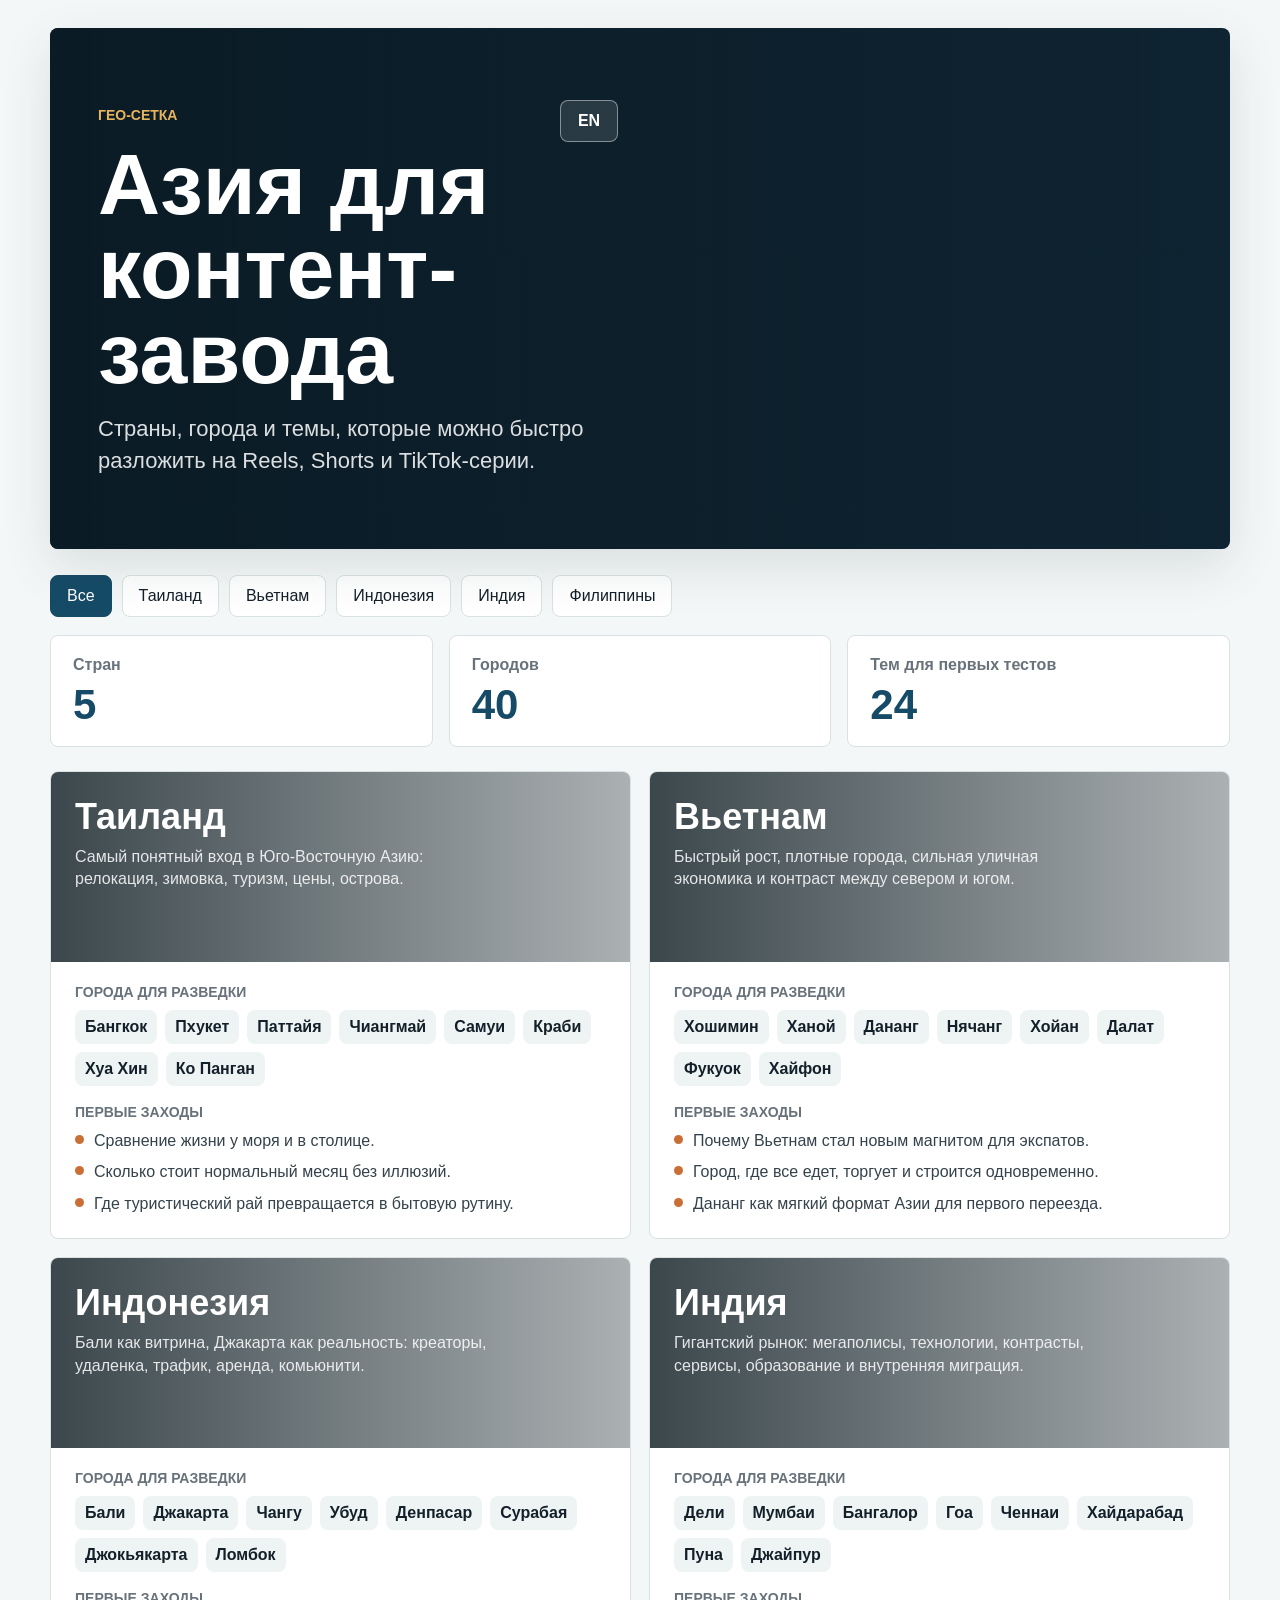
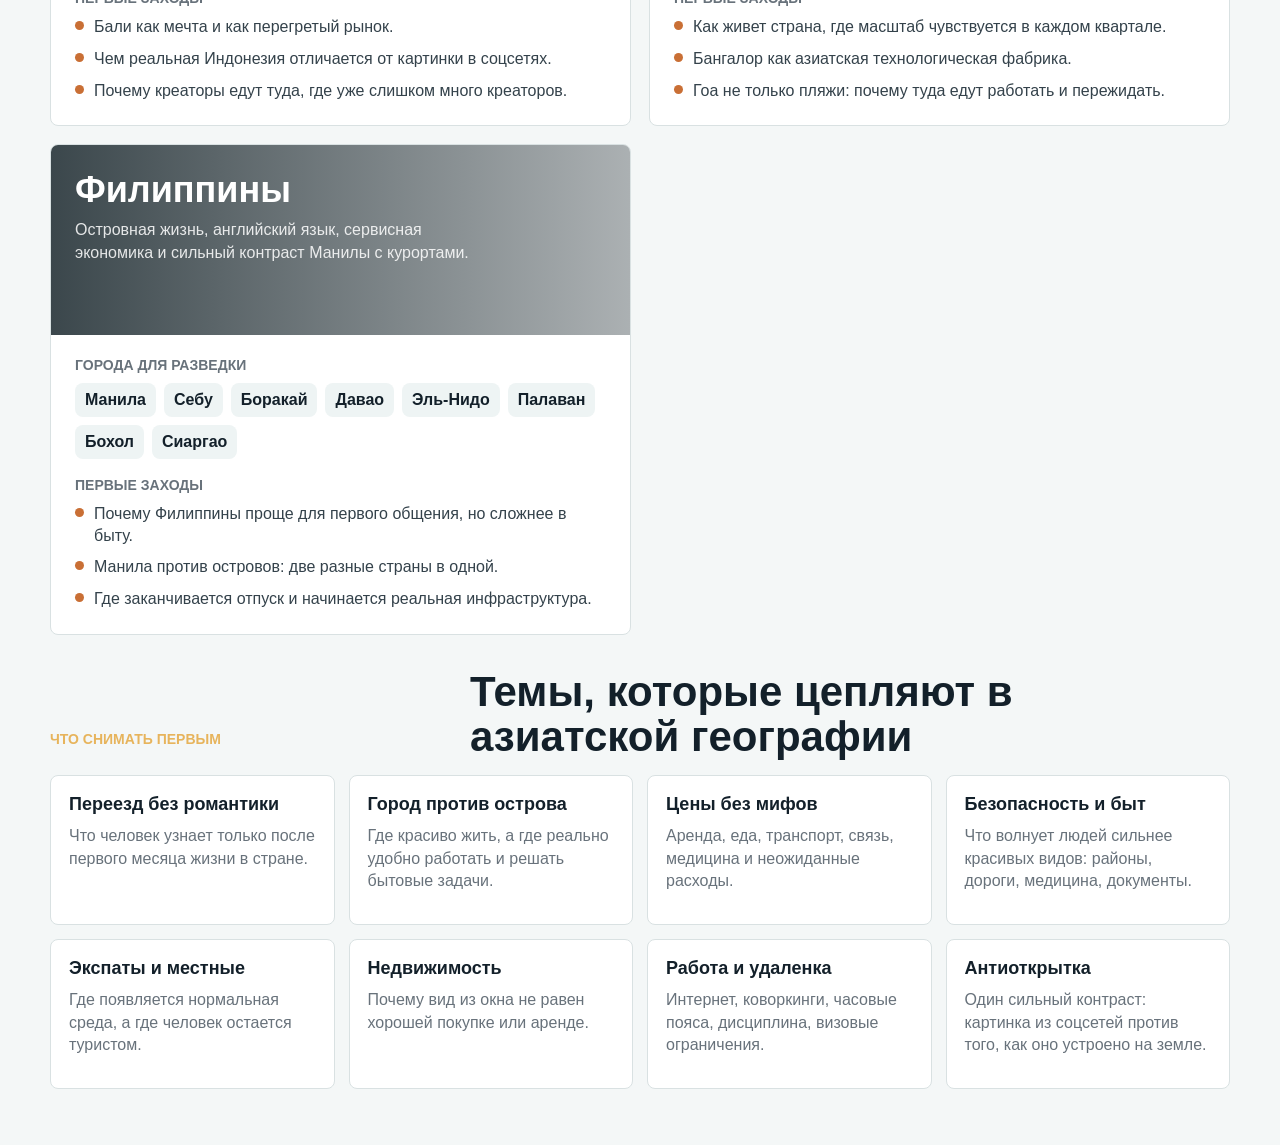
==== index.html @ 0b661fe1 "Build Asia geo content page" ====
<!doctype html>
<html lang="ru">
  <head>
    <meta charset="UTF-8" />
    <meta name="viewport" content="width=device-width, initial-scale=1.0" />
    <title>Азия: страны и города для контент-сетки</title>
    <link rel="stylesheet" href="./styles.css" />
  </head>
  <body>
    <main class="shell">
      <section class="hero">
        <div class="hero__media" aria-hidden="true"></div>
        <div class="hero__content">
          <div class="hero__bar">
            <p class="eyebrow" data-i18n="eyebrow">Гео-сетка</p>
            <button class="lang-toggle" id="langToggle" type="button" aria-label="Переключить язык">EN</button>
          </div>
          <h1 data-i18n="title">Азия для контент-завода</h1>
          <p class="lead" data-i18n="lead">Страны, города и темы, которые можно быстро разложить на Reels, Shorts и TikTok-серии.</p>
        </div>
      </section>

      <section class="toolbar" aria-label="Фильтры">
        <button class="filter is-active" data-filter="all" type="button"></button>
        <button class="filter" data-filter="thailand" type="button"></button>
        <button class="filter" data-filter="vietnam" type="button"></button>
        <button class="filter" data-filter="indonesia" type="button"></button>
        <button class="filter" data-filter="india" type="button"></button>
        <button class="filter" data-filter="philippines" type="button"></button>
      </section>

      <section class="summary" aria-label="Сводка">
        <article>
          <span data-i18n="countriesLabel">Стран</span>
          <strong id="countryCount">5</strong>
        </article>
        <article>
          <span data-i18n="citiesLabel">Городов</span>
          <strong id="cityCount">15</strong>
        </article>
        <article>
          <span data-i18n="topicsLabel">Тем для первых тестов</span>
          <strong id="topicCount">24</strong>
        </article>
      </section>

      <section class="grid" id="countryGrid" aria-label="Страны и города"></section>

      <section class="angles">
        <div class="section-head">
          <p class="eyebrow" data-i18n="anglesEyebrow">Что снимать первым</p>
          <h2 data-i18n="anglesTitle">Темы, которые цепляют в азиатской географии</h2>
        </div>
        <div class="angle-grid" id="angleGrid"></div>
      </section>
    </main>

    <script src="./app.js"></script>
  </body>
</html>
---- styles.css ----
:root {
  color-scheme: light;
  --ink: #13202a;
  --muted: #68727b;
  --paper: #f4f7f7;
  --panel: #ffffff;
  --line: #d9e1e2;
  --blue: #164b67;
  --green: #176b5b;
  --orange: #c96f35;
  --red: #a8463e;
  --shadow: 0 18px 50px rgba(28, 48, 58, 0.12);
}

* {
  box-sizing: border-box;
}

body {
  margin: 0;
  font-family: Arial, Helvetica, sans-serif;
  background: var(--paper);
  color: var(--ink);
}

button {
  font: inherit;
}

.shell {
  width: min(1180px, calc(100% - 32px));
  margin: 0 auto;
  padding: 28px 0 56px;
}

.hero {
  position: relative;
  min-height: 380px;
  border-radius: 8px;
  overflow: hidden;
  background: #102635;
  box-shadow: var(--shadow);
}

.hero__media {
  position: absolute;
  inset: 0;
  background:
    linear-gradient(90deg, rgba(9, 25, 34, 0.84) 0%, rgba(9, 25, 34, 0.56) 44%, rgba(9, 25, 34, 0.18) 100%),
    url("https://images.unsplash.com/photo-1508009603885-50cf7c579365?auto=format&fit=crop&w=1800&q=80") center / cover;
}

.hero__content {
  position: relative;
  width: min(680px, 100%);
  padding: 72px 48px;
  color: #fff;
}

.hero__bar {
  display: flex;
  align-items: center;
  justify-content: space-between;
  gap: 16px;
  width: min(520px, 100%);
}

.lang-toggle {
  min-width: 58px;
  min-height: 42px;
  border: 1px solid rgba(255, 255, 255, 0.44);
  border-radius: 8px;
  background: rgba(255, 255, 255, 0.12);
  color: #fff;
  font-weight: 800;
  cursor: pointer;
  backdrop-filter: blur(8px);
}

.lang-toggle:hover {
  background: rgba(255, 255, 255, 0.2);
}

.eyebrow {
  margin: 0 0 12px;
  font-size: 14px;
  font-weight: 700;
  letter-spacing: 0;
  text-transform: uppercase;
  color: #e7b45c;
}

h1,
h2,
h3,
p {
  margin-top: 0;
}

h1 {
  margin-bottom: 18px;
  font-size: clamp(44px, 7vw, 86px);
  line-height: 0.98;
  letter-spacing: 0;
}

.lead {
  max-width: 560px;
  margin-bottom: 0;
  font-size: 22px;
  line-height: 1.45;
  color: rgba(255, 255, 255, 0.86);
}

.toolbar {
  display: flex;
  gap: 10px;
  flex-wrap: wrap;
  margin: 26px 0 18px;
}

.filter {
  min-height: 42px;
  padding: 0 16px;
  border: 1px solid var(--line);
  border-radius: 8px;
  background: var(--panel);
  color: var(--ink);
  cursor: pointer;
}

.filter.is-active {
  border-color: var(--blue);
  background: var(--blue);
  color: #fff;
}

.summary {
  display: grid;
  grid-template-columns: repeat(3, minmax(0, 1fr));
  gap: 16px;
  margin-bottom: 24px;
}

.summary article,
.country-card,
.angle-card {
  border: 1px solid var(--line);
  border-radius: 8px;
  background: var(--panel);
}

.summary article {
  padding: 20px 22px;
}

.summary span {
  display: block;
  margin-bottom: 10px;
  color: var(--muted);
  font-weight: 700;
}

.summary strong {
  display: block;
  font-size: 42px;
  line-height: 1;
  color: var(--blue);
}

.grid {
  display: grid;
  grid-template-columns: repeat(2, minmax(0, 1fr));
  gap: 18px;
}

.country-card {
  overflow: hidden;
}

.country-card__top {
  min-height: 190px;
  padding: 24px;
  color: #fff;
  background-size: cover;
  background-position: center;
  position: relative;
}

.country-card__top::before {
  content: "";
  position: absolute;
  inset: 0;
  background: linear-gradient(90deg, rgba(10, 25, 31, 0.8), rgba(10, 25, 31, 0.34));
}

.country-card__top > * {
  position: relative;
}

.country-card h3 {
  margin-bottom: 8px;
  font-size: 36px;
  letter-spacing: 0;
}

.tagline {
  max-width: 420px;
  margin-bottom: 0;
  color: rgba(255, 255, 255, 0.86);
  line-height: 1.4;
}

.country-card__body {
  padding: 22px 24px 24px;
}

.label {
  margin-bottom: 10px;
  color: var(--muted);
  font-size: 14px;
  font-weight: 700;
  text-transform: uppercase;
}

.cities {
  display: flex;
  flex-wrap: wrap;
  gap: 8px;
  margin-bottom: 18px;
}

.city {
  padding: 8px 10px;
  border-radius: 8px;
  background: #eef4f4;
  color: var(--ink);
  font-weight: 700;
}

.signals {
  display: grid;
  gap: 10px;
  padding: 0;
  margin: 0;
  list-style: none;
}

.signals li {
  display: grid;
  grid-template-columns: 9px 1fr;
  gap: 10px;
  align-items: start;
  color: #34424b;
  line-height: 1.35;
}

.signals li::before {
  content: "";
  width: 9px;
  height: 9px;
  margin-top: 5px;
  border-radius: 50%;
  background: var(--orange);
}

.angles {
  margin-top: 34px;
}

.section-head {
  display: flex;
  align-items: end;
  justify-content: space-between;
  gap: 18px;
  margin-bottom: 16px;
}

.section-head h2 {
  max-width: 760px;
  margin-bottom: 0;
  font-size: 42px;
  line-height: 1.08;
  letter-spacing: 0;
}

.angle-grid {
  display: grid;
  grid-template-columns: repeat(4, minmax(0, 1fr));
  gap: 14px;
}

.angle-card {
  padding: 18px;
  min-height: 150px;
}

.angle-card strong {
  display: block;
  margin-bottom: 10px;
  font-size: 18px;
}

.angle-card p {
  margin-bottom: 0;
  color: var(--muted);
  line-height: 1.4;
}

@media (max-width: 840px) {
  .hero {
    min-height: 460px;
  }

  .hero__content {
    padding: 48px 24px;
  }

  .summary,
  .grid,
  .angle-grid {
    grid-template-columns: 1fr;
  }

  .section-head {
    display: block;
  }

  .section-head h2 {
    font-size: 34px;
  }
}
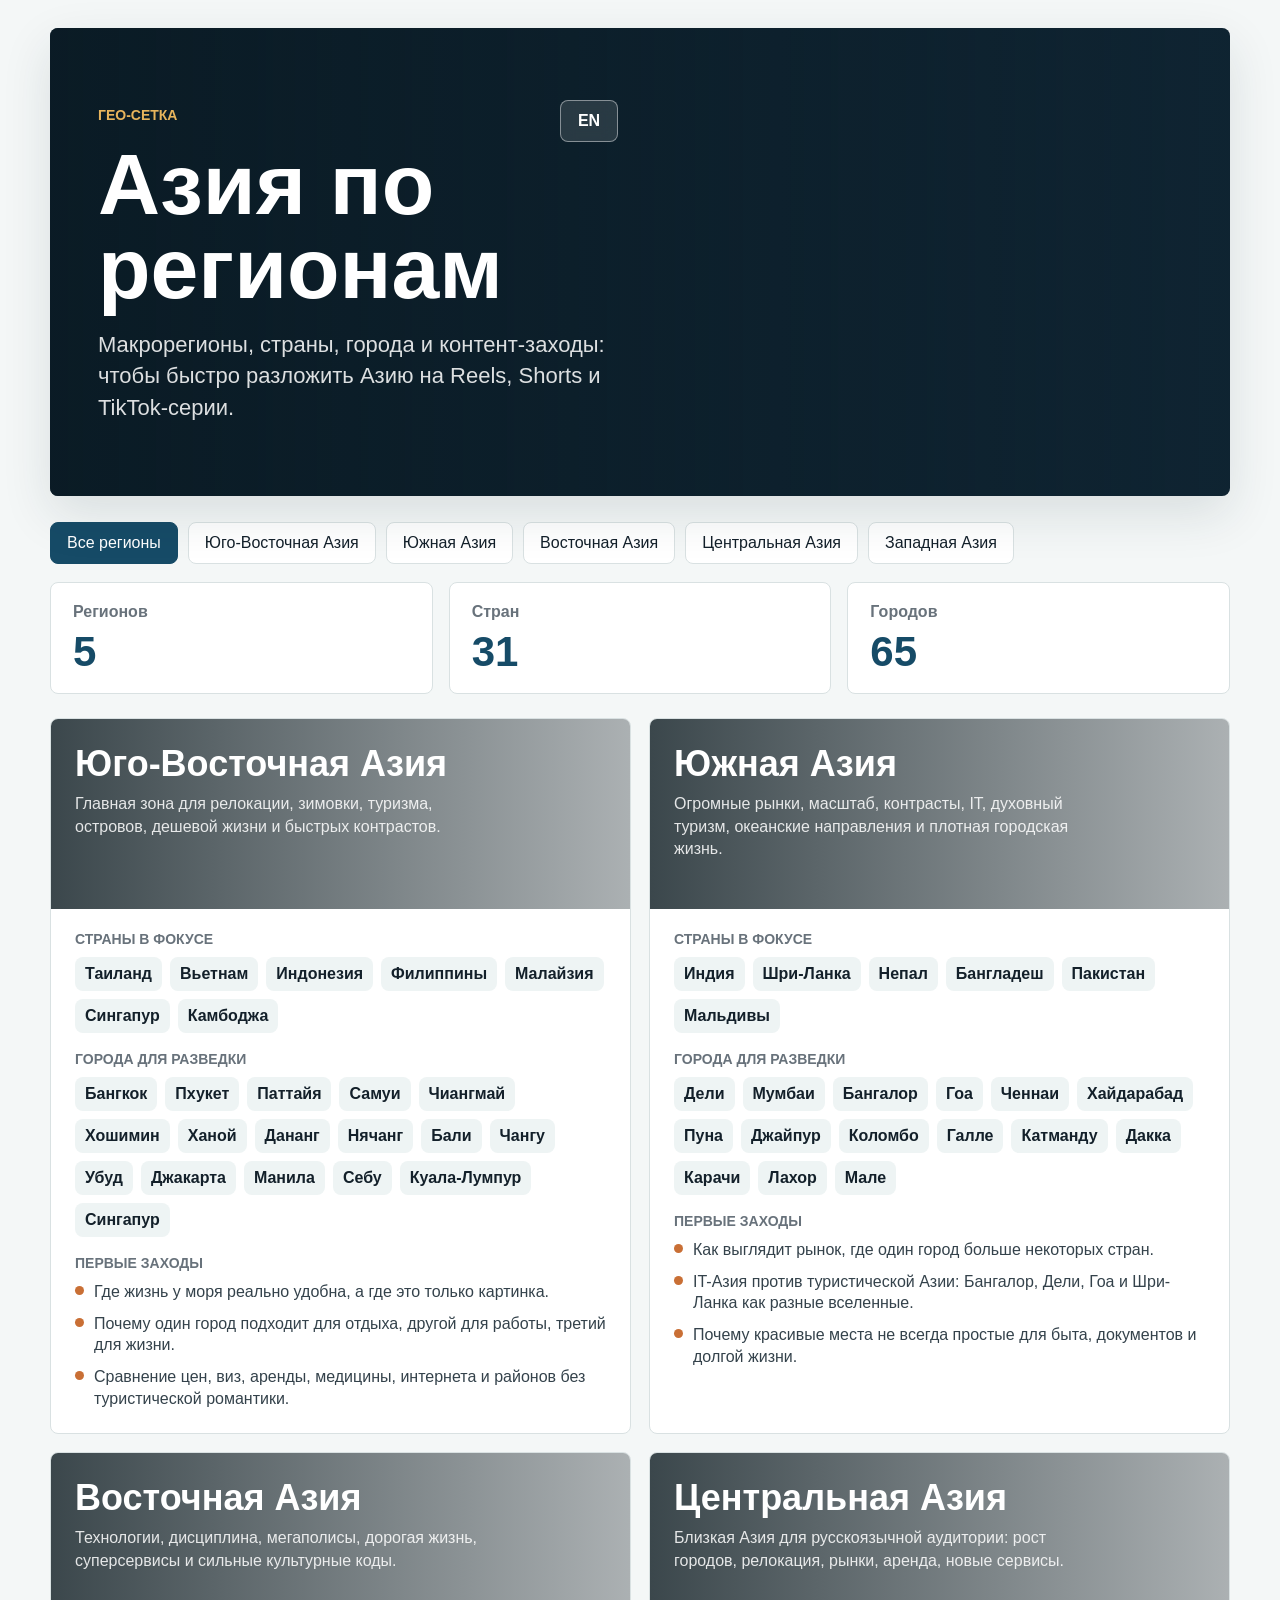
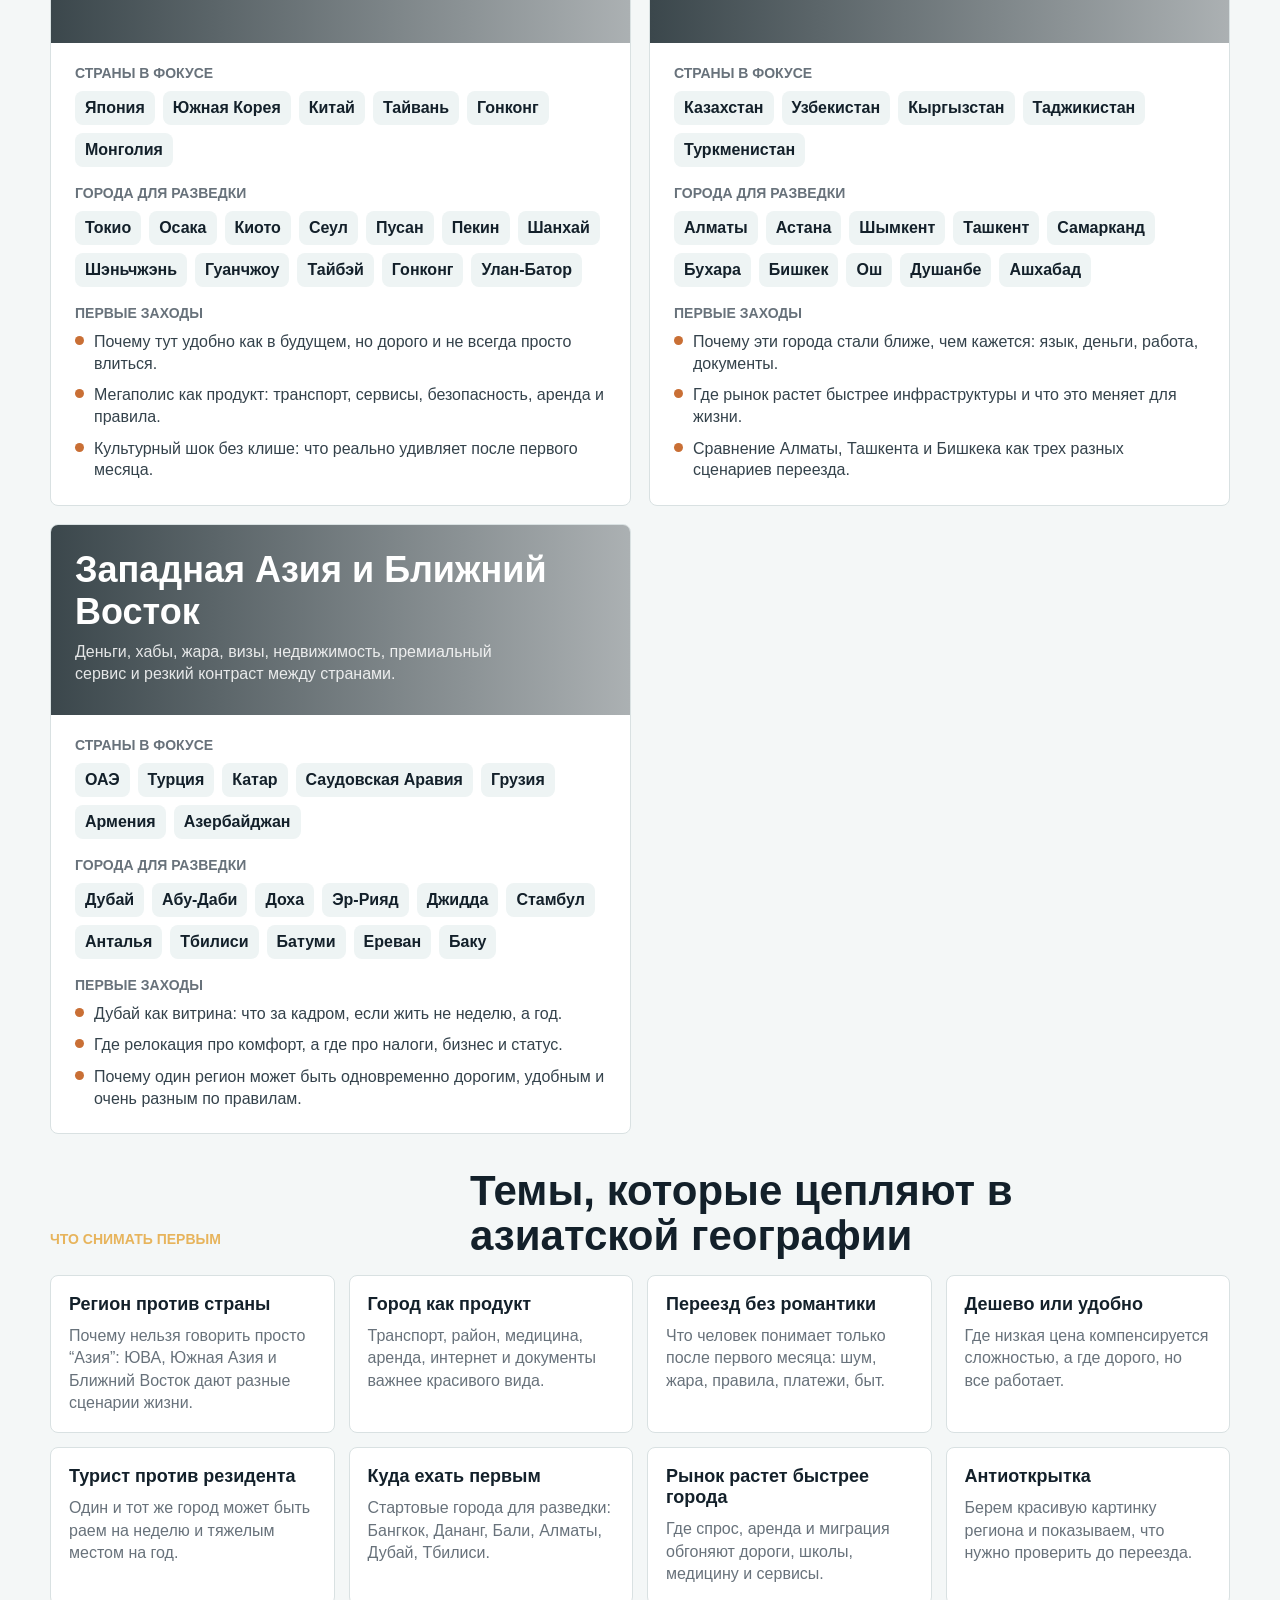
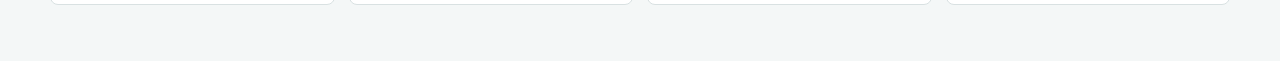
==== commit 60a9b51f: "Rework Asia page by regions" ====
--- a/index.html
+++ b/index.html
@@ -3,7 +3,7 @@
   <head>
     <meta charset="UTF-8" />
     <meta name="viewport" content="width=device-width, initial-scale=1.0" />
-    <title>Азия: страны и города для контент-сетки</title>
+    <title>Азия: регионы, страны и города для контент-сетки</title>
     <link rel="stylesheet" href="./styles.css" />
   </head>
   <body>
@@ -22,29 +22,29 @@
 
       <section class="toolbar" aria-label="Фильтры">
         <button class="filter is-active" data-filter="all" type="button"></button>
-        <button class="filter" data-filter="thailand" type="button"></button>
-        <button class="filter" data-filter="vietnam" type="button"></button>
-        <button class="filter" data-filter="indonesia" type="button"></button>
-        <button class="filter" data-filter="india" type="button"></button>
-        <button class="filter" data-filter="philippines" type="button"></button>
+        <button class="filter" data-filter="southeast" type="button"></button>
+        <button class="filter" data-filter="south" type="button"></button>
+        <button class="filter" data-filter="east" type="button"></button>
+        <button class="filter" data-filter="central" type="button"></button>
+        <button class="filter" data-filter="west" type="button"></button>
       </section>
 
       <section class="summary" aria-label="Сводка">
         <article>
+          <span data-i18n="regionsLabel">Регионов</span>
+          <strong id="regionCount">5</strong>
+        </article>
+        <article>
           <span data-i18n="countriesLabel">Стран</span>
-          <strong id="countryCount">5</strong>
+          <strong id="countryCount">29</strong>
         </article>
         <article>
           <span data-i18n="citiesLabel">Городов</span>
-          <strong id="cityCount">15</strong>
-        </article>
-        <article>
-          <span data-i18n="topicsLabel">Тем для первых тестов</span>
-          <strong id="topicCount">24</strong>
+          <strong id="cityCount">70</strong>
         </article>
       </section>
 
-      <section class="grid" id="countryGrid" aria-label="Страны и города"></section>
+      <section class="grid" id="regionGrid" aria-label="Регионы, страны и города"></section>
 
       <section class="angles">
         <div class="section-head">
